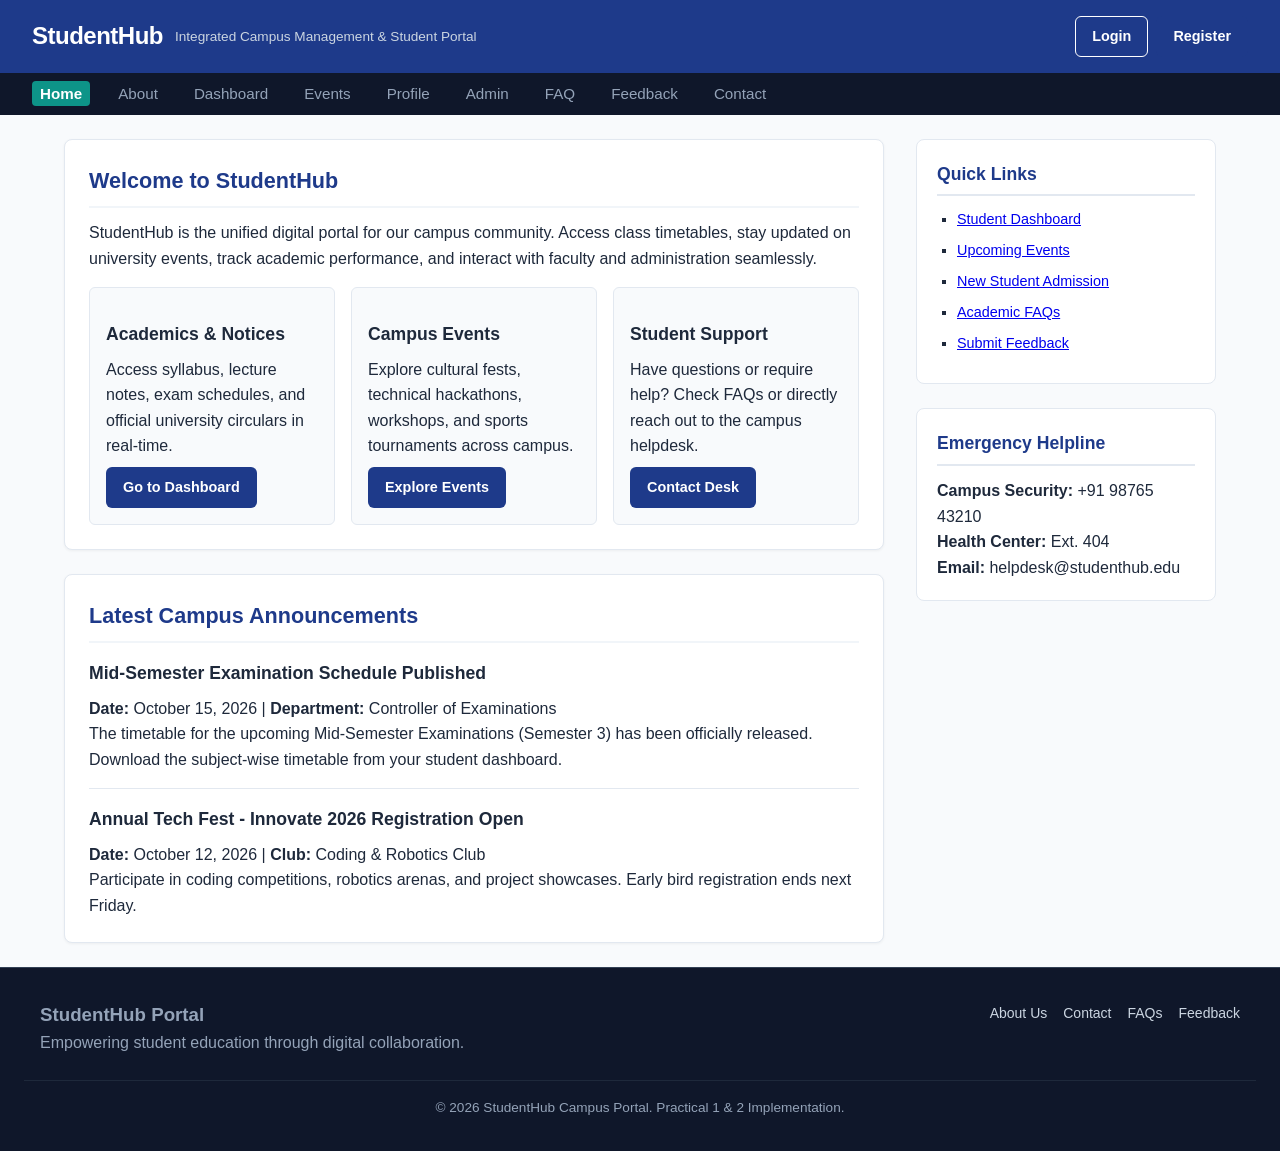
==== index.html @ 6bcbeffb "feat: practical 1 and practical 2 implementation for StudentHub" ====
<!DOCTYPE html>
<html lang="en">
<head>
  <meta charset="UTF-8">
  <meta name="viewport" content="width=device-width, initial-scale=1.0">
  <meta name="description" content="StudentHub - Unified Campus Portal for Academic Announcements, Student Activities, and Campus Resources.">
  <title>Home - StudentHub Campus Portal</title>
  <link rel="stylesheet" href="css/style.css">
</head>
<body>
  <!-- Accessible Skip Navigation Link -->
  <a href="#main-content" class="skip-link">Skip to main content</a>

  <!-- Header Landmark -->
  <header class="site-header">
    <div class="brand">
      <h1>StudentHub</h1>
      <p>Integrated Campus Management & Student Portal</p>
    </div>
    <div class="header-actions">
      <a href="login.html" class="btn btn-secondary">Login</a>
      <a href="register.html" class="btn btn-primary">Register</a>
    </div>
  </header>

  <!-- Primary Site Navigation -->
  <nav class="primary-nav" aria-label="Main Navigation">
    <ul>
      <li><a href="index.html" aria-current="page">Home</a></li>
      <li><a href="about.html">About</a></li>
      <li><a href="dashboard.html">Dashboard</a></li>
      <li><a href="events.html">Events</a></li>
      <li><a href="profile.html">Profile</a></li>
      <li><a href="admin.html">Admin</a></li>
      <li><a href="faq.html">FAQ</a></li>
      <li><a href="feedback.html">Feedback</a></li>
      <li><a href="contact.html">Contact</a></li>
    </ul>
  </nav>

  <!-- Layout Container -->
  <div class="page-container">
    <!-- Main Content Landmark -->
    <main id="main-content">
      <!-- Welcome Hero Section -->
      <section class="content-card" aria-labelledby="hero-heading">
        <h2 id="hero-heading">Welcome to StudentHub</h2>
        <p>StudentHub is the unified digital portal for our campus community. Access class timetables, stay updated on university events, track academic performance, and interact with faculty and administration seamlessly.</p>
        
        <div class="grid-cards">
          <article class="card">
            <h3>Academics & Notices</h3>
            <p>Access syllabus, lecture notes, exam schedules, and official university circulars in real-time.</p>
            <a href="dashboard.html" class="btn btn-primary" style="margin-top: 0.5rem;">Go to Dashboard</a>
          </article>
          <article class="card">
            <h3>Campus Events</h3>
            <p>Explore cultural fests, technical hackathons, workshops, and sports tournaments across campus.</p>
            <a href="events.html" class="btn btn-primary" style="margin-top: 0.5rem;">Explore Events</a>
          </article>
          <article class="card">
            <h3>Student Support</h3>
            <p>Have questions or require help? Check FAQs or directly reach out to the campus helpdesk.</p>
            <a href="contact.html" class="btn btn-primary" style="margin-top: 0.5rem;">Contact Desk</a>
          </article>
        </div>
      </section>

      <!-- Recent Announcements Section -->
      <section class="content-card" aria-labelledby="announcements-heading">
        <h2 id="announcements-heading">Latest Campus Announcements</h2>
        <article>
          <h3>Mid-Semester Examination Schedule Published</h3>
          <p><strong>Date:</strong> October 15, 2026 | <strong>Department:</strong> Controller of Examinations</p>
          <p>The timetable for the upcoming Mid-Semester Examinations (Semester 3) has been officially released. Download the subject-wise timetable from your student dashboard.</p>
        </article>
        <hr style="margin: 1rem 0; border: 0; border-top: 1px solid var(--border-color);">
        <article>
          <h3>Annual Tech Fest - Innovate 2026 Registration Open</h3>
          <p><strong>Date:</strong> October 12, 2026 | <strong>Club:</strong> Coding & Robotics Club</p>
          <p>Participate in coding competitions, robotics arenas, and project showcases. Early bird registration ends next Friday.</p>
        </article>
      </section>
    </main>

    <!-- Contextual Sidebar Landmark -->
    <aside class="sidebar" aria-label="Campus Quick Links and Alerts">
      <div class="widget">
        <h3>Quick Links</h3>
        <ul>
          <li><a href="dashboard.html">Student Dashboard</a></li>
          <li><a href="events.html">Upcoming Events</a></li>
          <li><a href="register.html">New Student Admission</a></li>
          <li><a href="faq.html">Academic FAQs</a></li>
          <li><a href="feedback.html">Submit Feedback</a></li>
        </ul>
      </div>

      <div class="widget">
        <h3>Emergency Helpline</h3>
        <p><strong>Campus Security:</strong> +91 98765 43210</p>
        <p><strong>Health Center:</strong> Ext. 404</p>
        <p><strong>Email:</strong> helpdesk@studenthub.edu</p>
      </div>
    </aside>
  </div>

  <!-- Footer Landmark -->
  <footer class="site-footer">
    <div class="footer-content">
      <div>
        <h3>StudentHub Portal</h3>
        <p>Empowering student education through digital collaboration.</p>
      </div>
      <nav class="footer-nav" aria-label="Footer Navigation">
        <ul>
          <li><a href="about.html">About Us</a></li>
          <li><a href="contact.html">Contact</a></li>
          <li><a href="faq.html">FAQs</a></li>
          <li><a href="feedback.html">Feedback</a></li>
        </ul>
      </nav>
    </div>
    <div class="copyright">
      <p>&copy; 2026 StudentHub Campus Portal. Practical 1 & 2 Implementation.</p>
    </div>
  </footer>
</body>
</html>
---- css/style.css ----
/* StudentHub - Clean, Accessible Base Stylesheet */
:root {
  --primary-color: #1e3a8a;
  --primary-hover: #1d4ed8;
  --secondary-color: #0d9488;
  --accent-color: #f59e0b;
  --bg-color: #f8fafc;
  --card-bg: #ffffff;
  --text-main: #1e293b;
  --text-muted: #64748b;
  --border-color: #e2e8f0;
  --focus-ring: #2563eb;
  --font-family: -apple-system, BlinkMacSystemFont, "Segoe UI", Roboto, Oxygen, Ubuntu, Cantarell, "Open Sans", sans-serif;
}

* {
  box-sizing: border-box;
  margin: 0;
  padding: 0;
}

body {
  font-family: var(--font-family);
  background-color: var(--bg-color);
  color: var(--text-main);
  line-height: 1.6;
  min-height: 100vh;
  display: flex;
  flex-direction: column;
}

/* Accessibility: Skip to main content link */
.skip-link {
  position: absolute;
  top: -40px;
  left: 0;
  background: var(--primary-color);
  color: #ffffff;
  padding: 8px 16px;
  z-index: 1000;
  text-decoration: none;
  font-weight: 600;
  border-radius: 0 0 4px 0;
  transition: top 0.2s ease;
}

.skip-link:focus {
  top: 0;
  outline: 3px solid var(--accent-color);
}

/* Header */
header.site-header {
  background: var(--primary-color);
  color: #ffffff;
  padding: 1rem 2rem;
  display: flex;
  justify-content: space-between;
  align-items: center;
  flex-wrap: wrap;
  gap: 1rem;
}

.site-header .brand {
  display: flex;
  align-items: center;
  gap: 0.75rem;
}

.site-header .brand h1 {
  font-size: 1.5rem;
  font-weight: 700;
  letter-spacing: -0.5px;
}

.site-header .brand p {
  font-size: 0.85rem;
  color: #cbd5e1;
}

.header-actions {
  display: flex;
  gap: 0.5rem;
}

.btn {
  display: inline-block;
  padding: 0.5rem 1rem;
  border-radius: 6px;
  text-decoration: none;
  font-size: 0.9rem;
  font-weight: 600;
  cursor: pointer;
  border: 1px solid transparent;
  transition: all 0.2s ease;
}

.btn-primary {
  background: var(--primary-color);
  color: #ffffff;
}

.btn-primary:hover {
  background: var(--primary-hover);
}

.btn-secondary {
  background: transparent;
  color: #ffffff;
  border-color: #ffffff;
}

.btn-secondary:hover {
  background: rgba(255, 255, 255, 0.15);
}

/* Primary Navigation */
nav.primary-nav {
  background: #0f172a;
  padding: 0.5rem 2rem;
}

nav.primary-nav ul {
  list-style: none;
  display: flex;
  flex-wrap: wrap;
  gap: 0.5rem 1.25rem;
}

nav.primary-nav a {
  color: #94a3b8;
  text-decoration: none;
  font-size: 0.95rem;
  font-weight: 500;
  padding: 0.25rem 0.5rem;
  border-radius: 4px;
  transition: color 0.2s, background-color 0.2s;
}

nav.primary-nav a:hover,
nav.primary-nav a:focus {
  color: #ffffff;
  background-color: rgba(255, 255, 255, 0.1);
  outline: none;
}

nav.primary-nav a[aria-current="page"] {
  color: #ffffff;
  font-weight: 700;
  background-color: var(--secondary-color);
}

/* Breadcrumb */
nav.breadcrumb {
  background: #e2e8f0;
  padding: 0.5rem 2rem;
  font-size: 0.875rem;
}

nav.breadcrumb ol {
  display: flex;
  list-style: none;
  gap: 0.5rem;
}

nav.breadcrumb li+li::before {
  content: "/";
  padding-right: 0.5rem;
  color: var(--text-muted);
}

nav.breadcrumb a {
  color: var(--primary-color);
  text-decoration: none;
}

nav.breadcrumb a:hover {
  text-decoration: underline;
}

/* Layout container */
.page-container {
  max-width: 1200px;
  margin: 1.5rem auto;
  padding: 0 1.5rem;
  display: grid;
  grid-template-columns: 1fr 300px;
  gap: 2rem;
  flex: 1;
  width: 100%;
}

.page-container.full-width {
  grid-template-columns: 1fr;
}

@media (max-width: 850px) {
  .page-container {
    grid-template-columns: 1fr;
  }
}

/* Main & Sections */
main {
  display: flex;
  flex-direction: column;
  gap: 1.5rem;
}

.content-card {
  background: var(--card-bg);
  padding: 1.5rem;
  border-radius: 8px;
  border: 1px solid var(--border-color);
  box-shadow: 0 1px 3px rgba(0,0,0,0.05);
}

.content-card h2 {
  font-size: 1.35rem;
  color: var(--primary-color);
  margin-bottom: 0.75rem;
  border-bottom: 2px solid #f1f5f9;
  padding-bottom: 0.5rem;
}

.content-card h3 {
  font-size: 1.1rem;
  color: var(--text-main);
  margin: 1rem 0 0.5rem 0;
}

.grid-cards {
  display: grid;
  grid-template-columns: repeat(auto-fit, minmax(240px, 1fr));
  gap: 1rem;
  margin-top: 1rem;
}

.card {
  border: 1px solid var(--border-color);
  border-radius: 6px;
  padding: 1rem;
  background: #f8fafc;
}

/* Aside Sidebar */
aside.sidebar {
  display: flex;
  flex-direction: column;
  gap: 1.5rem;
}

.sidebar .widget {
  background: var(--card-bg);
  padding: 1.25rem;
  border-radius: 8px;
  border: 1px solid var(--border-color);
}

.sidebar h3 {
  font-size: 1.1rem;
  color: var(--primary-color);
  margin-bottom: 0.75rem;
  border-bottom: 2px solid #e2e8f0;
  padding-bottom: 0.4rem;
}

.sidebar ul {
  list-style-type: square;
  padding-left: 1.25rem;
}

.sidebar li {
  margin-bottom: 0.5rem;
  font-size: 0.9rem;
}

/* Forms */
form.form-layout {
  display: flex;
  flex-direction: column;
  gap: 1.25rem;
}

.form-group {
  display: flex;
  flex-direction: column;
  gap: 0.35rem;
}

.form-group label {
  font-weight: 600;
  font-size: 0.9rem;
}

.form-group input,
.form-group select,
.form-group textarea {
  padding: 0.6rem 0.75rem;
  border: 1px solid var(--border-color);
  border-radius: 6px;
  font-size: 0.95rem;
  font-family: inherit;
}

.form-group input:focus,
.form-group select:focus,
.form-group textarea:focus {
  outline: 2px solid var(--focus-ring);
  border-color: var(--focus-ring);
}

.required-mark {
  color: #dc2626;
}

/* Tables */
table.data-table {
  width: 100%;
  border-collapse: collapse;
  margin-top: 1rem;
  font-size: 0.9rem;
}

table.data-table caption {
  text-align: left;
  font-weight: 600;
  margin-bottom: 0.5rem;
  color: var(--text-muted);
}

table.data-table th,
table.data-table td {
  padding: 0.75rem;
  border: 1px solid var(--border-color);
  text-align: left;
}

table.data-table th {
  background: #f1f5f9;
  font-weight: 600;
  color: var(--primary-color);
}

table.data-table tr:nth-child(even) {
  background-color: #f8fafc;
}

/* Footer */
footer.site-footer {
  background: #0f172a;
  color: #94a3b8;
  padding: 2rem 1.5rem;
  margin-top: auto;
  border-top: 1px solid #334155;
}

.footer-content {
  max-width: 1200px;
  margin: 0 auto;
  display: flex;
  justify-content: space-between;
  flex-wrap: wrap;
  gap: 1.5rem;
}

.footer-nav ul {
  list-style: none;
  display: flex;
  flex-wrap: wrap;
  gap: 1rem;
}

.footer-nav a {
  color: #cbd5e1;
  text-decoration: none;
  font-size: 0.875rem;
}

.footer-nav a:hover {
  text-decoration: underline;
}

.copyright {
  text-align: center;
  margin-top: 1.5rem;
  font-size: 0.85rem;
  border-top: 1px solid #1e293b;
  padding-top: 1rem;
}
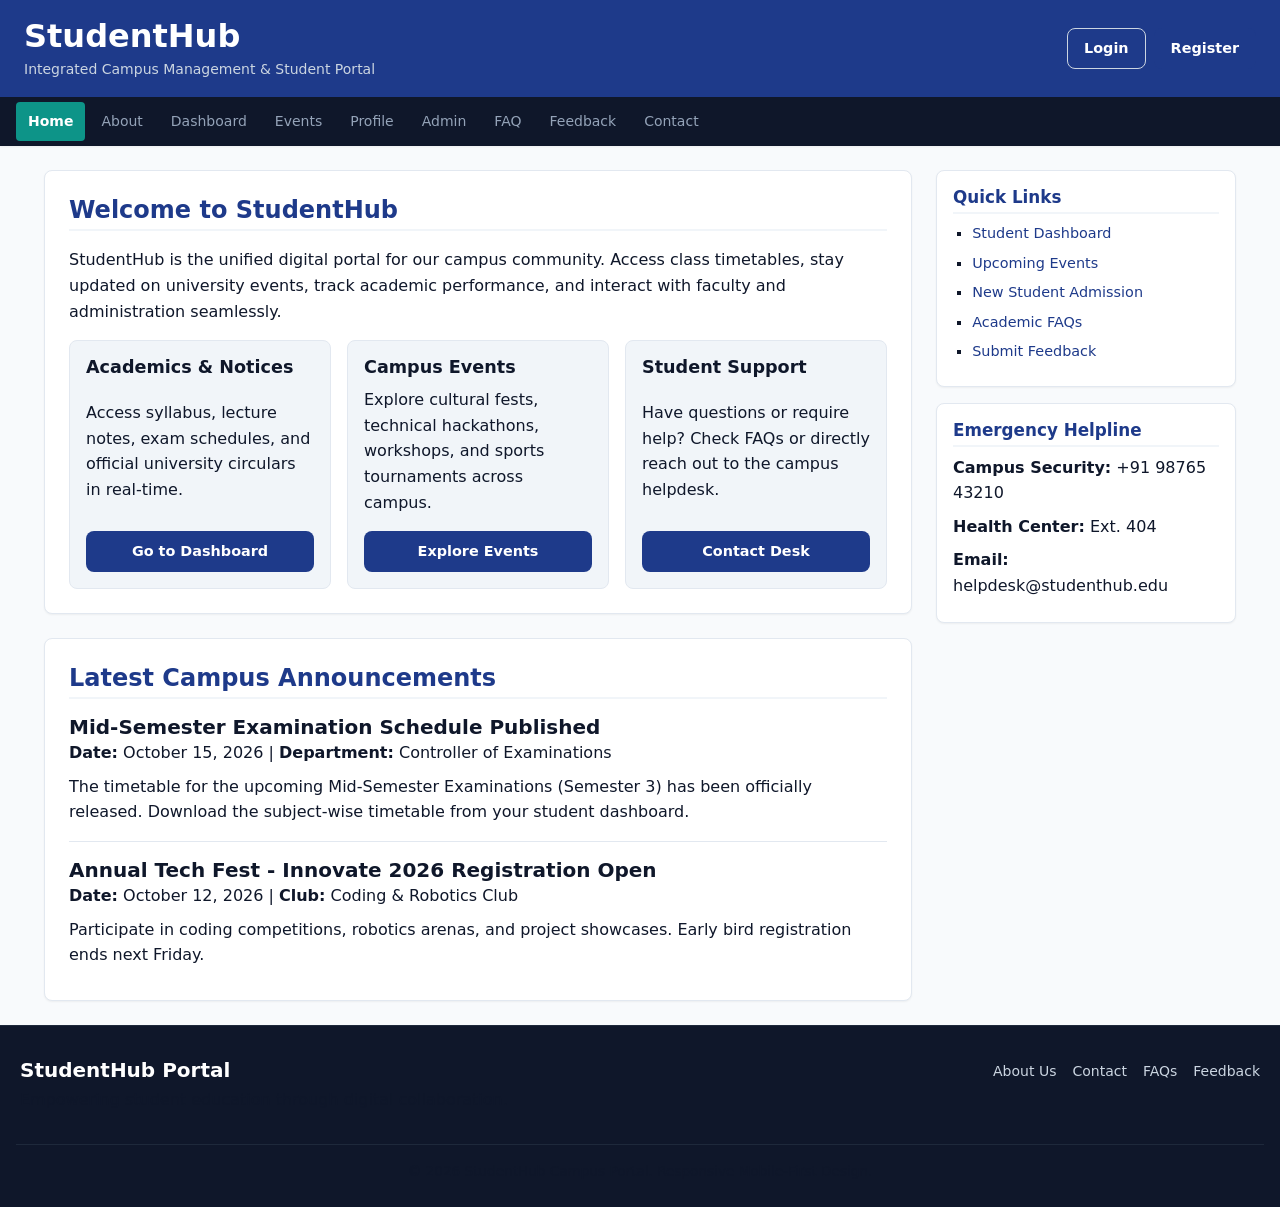
==== commit 136abefa: "feat(p3): responsive mobile-first UI with CSS Grid, Flexbox, and reusable JS components" ====
--- a/index.html
+++ b/index.html
@@ -51,17 +51,17 @@
           <article class="card">
             <h3>Academics & Notices</h3>
             <p>Access syllabus, lecture notes, exam schedules, and official university circulars in real-time.</p>
-            <a href="dashboard.html" class="btn btn-primary" style="margin-top: 0.5rem;">Go to Dashboard</a>
+            <a href="dashboard.html" class="btn btn-primary">Go to Dashboard</a>
           </article>
           <article class="card">
             <h3>Campus Events</h3>
             <p>Explore cultural fests, technical hackathons, workshops, and sports tournaments across campus.</p>
-            <a href="events.html" class="btn btn-primary" style="margin-top: 0.5rem;">Explore Events</a>
+            <a href="events.html" class="btn btn-primary">Explore Events</a>
           </article>
           <article class="card">
             <h3>Student Support</h3>
             <p>Have questions or require help? Check FAQs or directly reach out to the campus helpdesk.</p>
-            <a href="contact.html" class="btn btn-primary" style="margin-top: 0.5rem;">Contact Desk</a>
+            <a href="contact.html" class="btn btn-primary">Contact Desk</a>
           </article>
         </div>
       </section>
@@ -74,7 +74,7 @@
           <p><strong>Date:</strong> October 15, 2026 | <strong>Department:</strong> Controller of Examinations</p>
           <p>The timetable for the upcoming Mid-Semester Examinations (Semester 3) has been officially released. Download the subject-wise timetable from your student dashboard.</p>
         </article>
-        <hr style="margin: 1rem 0; border: 0; border-top: 1px solid var(--border-color);">
+        <hr style="margin: var(--spacing-md) 0; border: 0; border-top: 1px solid var(--border-color);">
         <article>
           <h3>Annual Tech Fest - Innovate 2026 Registration Open</h3>
           <p><strong>Date:</strong> October 12, 2026 | <strong>Club:</strong> Coding & Robotics Club</p>
@@ -108,7 +108,7 @@
   <!-- Footer Landmark -->
   <footer class="site-footer">
     <div class="footer-content">
-      <div>
+      <div class="footer-brand">
         <h3>StudentHub Portal</h3>
         <p>Empowering student education through digital collaboration.</p>
       </div>
@@ -122,8 +122,9 @@
       </nav>
     </div>
     <div class="copyright">
-      <p>&copy; 2026 StudentHub Campus Portal. Practical 1 & 2 Implementation.</p>
+      <p>&copy; 2026 StudentHub Campus Portal. Responsive Mobile-First Design.</p>
     </div>
   </footer>
+  <script src="js/main.js" defer></script>
 </body>
 </html>
--- a/css/style.css
+++ b/css/style.css
@@ -1,27 +1,73 @@
-/* StudentHub - Clean, Accessible Base Stylesheet */
+/* ==========================================================================
+   StudentHub - Mobile-First Responsive Stylesheet (Practical 3)
+   Built with CSS Grid, Flexbox, and Modern Design Tokens
+   ========================================================================== */
+
+/* --------------------------------------------------------------------------
+   1. Design System & CSS Custom Properties (Variables)
+   -------------------------------------------------------------------------- */
 :root {
-  --primary-color: #1e3a8a;
+  /* Color Palette */
+  --primary: #1e3a8a;
   --primary-hover: #1d4ed8;
-  --secondary-color: #0d9488;
-  --accent-color: #f59e0b;
-  --bg-color: #f8fafc;
-  --card-bg: #ffffff;
-  --text-main: #1e293b;
+  --primary-light: #eff6ff;
+  --secondary: #0d9488;
+  --secondary-hover: #0f766e;
+  --accent: #d97706;
+  --accent-light: #fef3c7;
+  --success: #16a34a;
+  --danger: #dc2626;
+
+  /* Neutral Tones */
+  --bg-body: #f8fafc;
+  --bg-surface: #ffffff;
+  --bg-subtle: #f1f5f9;
+  --text-main: #0f172a;
   --text-muted: #64748b;
   --border-color: #e2e8f0;
-  --focus-ring: #2563eb;
-  --font-family: -apple-system, BlinkMacSystemFont, "Segoe UI", Roboto, Oxygen, Ubuntu, Cantarell, "Open Sans", sans-serif;
-}
-
-* {
+  --border-hover: #cbd5e1;
+
+  /* Typography */
+  --font-base: system-ui, -apple-system, BlinkMacSystemFont, "Segoe UI", Roboto, Oxygen, Ubuntu, Cantarell, "Open Sans", sans-serif;
+  --font-mono: ui-monospace, SFMono-Regular, Menlo, Monaco, Consolas, monospace;
+
+  /* Spacing */
+  --spacing-xs: 0.25rem;
+  --spacing-sm: 0.5rem;
+  --spacing-md: 1rem;
+  --spacing-lg: 1.5rem;
+  --spacing-xl: 2rem;
+
+  /* Radii & Shadows */
+  --radius-sm: 4px;
+  --radius-md: 8px;
+  --radius-lg: 12px;
+  --shadow-sm: 0 1px 2px 0 rgba(0, 0, 0, 0.05);
+  --shadow-md: 0 4px 6px -1px rgba(0, 0, 0, 0.08), 0 2px 4px -2px rgba(0, 0, 0, 0.05);
+  --shadow-lg: 0 10px 15px -3px rgba(0, 0, 0, 0.08);
+
+  /* Transitions */
+  --transition-fast: 0.15s ease;
+  --transition-base: 0.2s ease-in-out;
+}
+
+/* --------------------------------------------------------------------------
+   2. Reset & Base Typography
+   -------------------------------------------------------------------------- */
+*, *::before, *::after {
   box-sizing: border-box;
   margin: 0;
   padding: 0;
 }
 
+html {
+  font-size: 100%;
+  scroll-behavior: smooth;
+}
+
 body {
-  font-family: var(--font-family);
-  background-color: var(--bg-color);
+  font-family: var(--font-base);
+  background-color: var(--bg-body);
   color: var(--text-main);
   line-height: 1.6;
   min-height: 100vh;
@@ -29,148 +75,248 @@
   flex-direction: column;
 }
 
-/* Accessibility: Skip to main content link */
+h1, h2, h3, h4, h5, h6 {
+  color: var(--text-main);
+  line-height: 1.25;
+  font-weight: 700;
+}
+
+h1 { font-size: clamp(1.4rem, 4vw, 2rem); }
+h2 { font-size: clamp(1.2rem, 3vw, 1.5rem); }
+h3 { font-size: clamp(1.05rem, 2.5vw, 1.25rem); }
+
+p {
+  margin-bottom: var(--spacing-sm);
+  color: var(--text-main);
+}
+
+a {
+  color: var(--primary);
+  text-decoration: none;
+  transition: color var(--transition-fast);
+}
+
+a:hover {
+  color: var(--primary-hover);
+  text-decoration: underline;
+}
+
+ul, ol {
+  padding-left: 1.25rem;
+}
+
+/* --------------------------------------------------------------------------
+   3. Accessibility & Focus States
+   -------------------------------------------------------------------------- */
 .skip-link {
   position: absolute;
-  top: -40px;
+  top: -60px;
   left: 0;
-  background: var(--primary-color);
-  color: #ffffff;
-  padding: 8px 16px;
-  z-index: 1000;
-  text-decoration: none;
+  background: var(--primary);
+  color: #ffffff;
+  padding: 0.5rem 1rem;
+  z-index: 9999;
   font-weight: 600;
-  border-radius: 0 0 4px 0;
-  transition: top 0.2s ease;
+  border-radius: 0 0 var(--radius-sm) 0;
+  transition: top var(--transition-fast);
 }
 
 .skip-link:focus {
   top: 0;
-  outline: 3px solid var(--accent-color);
-}
-
-/* Header */
+  outline: 3px solid var(--accent);
+}
+
+:focus-visible {
+  outline: 2px solid var(--primary-hover);
+  outline-offset: 2px;
+}
+
+/* --------------------------------------------------------------------------
+   4. Header Component (Flexbox)
+   -------------------------------------------------------------------------- */
 header.site-header {
-  background: var(--primary-color);
-  color: #ffffff;
-  padding: 1rem 2rem;
-  display: flex;
-  justify-content: space-between;
+  background-color: var(--primary);
+  color: #ffffff;
+  padding: var(--spacing-md) var(--spacing-lg);
+  display: flex;
+  flex-direction: column;
+  align-items: flex-start;
+  gap: var(--spacing-md);
+}
+
+.site-header .brand {
+  display: flex;
+  flex-direction: column;
+  gap: 0.15rem;
+}
+
+.site-header .brand h1 {
+  color: #ffffff;
+}
+
+.site-header .brand p {
+  color: #cbd5e1;
+  font-size: 0.875rem;
+  margin: 0;
+}
+
+.header-actions {
+  display: flex;
   align-items: center;
   flex-wrap: wrap;
-  gap: 1rem;
-}
-
-.site-header .brand {
-  display: flex;
+  gap: var(--spacing-sm);
+  width: 100%;
+}
+
+@media (min-width: 768px) {
+  header.site-header {
+    flex-direction: row;
+    justify-content: space-between;
+    align-items: center;
+  }
+  .header-actions {
+    width: auto;
+  }
+}
+
+/* --------------------------------------------------------------------------
+   5. Buttons (Flexbox Component)
+   -------------------------------------------------------------------------- */
+.btn {
+  display: inline-flex;
   align-items: center;
-  gap: 0.75rem;
-}
-
-.site-header .brand h1 {
-  font-size: 1.5rem;
-  font-weight: 700;
-  letter-spacing: -0.5px;
-}
-
-.site-header .brand p {
-  font-size: 0.85rem;
-  color: #cbd5e1;
-}
-
-.header-actions {
-  display: flex;
-  gap: 0.5rem;
-}
-
-.btn {
-  display: inline-block;
+  justify-content: center;
   padding: 0.5rem 1rem;
-  border-radius: 6px;
-  text-decoration: none;
+  border-radius: var(--radius-md);
   font-size: 0.9rem;
   font-weight: 600;
   cursor: pointer;
   border: 1px solid transparent;
-  transition: all 0.2s ease;
+  text-decoration: none;
+  transition: all var(--transition-base);
+  text-align: center;
 }
 
 .btn-primary {
-  background: var(--primary-color);
+  background-color: var(--primary);
   color: #ffffff;
 }
 
 .btn-primary:hover {
-  background: var(--primary-hover);
+  background-color: var(--primary-hover);
+  color: #ffffff;
+  text-decoration: none;
 }
 
 .btn-secondary {
-  background: transparent;
-  color: #ffffff;
-  border-color: #ffffff;
+  background-color: transparent;
+  color: #ffffff;
+  border-color: #cbd5e1;
 }
 
 .btn-secondary:hover {
-  background: rgba(255, 255, 255, 0.15);
-}
-
-/* Primary Navigation */
+  background-color: rgba(255, 255, 255, 0.15);
+  color: #ffffff;
+  text-decoration: none;
+}
+
+.btn-accent {
+  background-color: var(--secondary);
+  color: #ffffff;
+}
+
+.btn-accent:hover {
+  background-color: var(--secondary-hover);
+  color: #ffffff;
+  text-decoration: none;
+}
+
+.btn-full {
+  width: 100%;
+}
+
+/* --------------------------------------------------------------------------
+   6. Navigation Landmark (Flexbox & Horizontal Scrolling on Mobile)
+   -------------------------------------------------------------------------- */
 nav.primary-nav {
-  background: #0f172a;
-  padding: 0.5rem 2rem;
+  background-color: #0f172a;
+  padding: 0.35rem var(--spacing-md);
+  position: sticky;
+  top: 0;
+  z-index: 100;
+  box-shadow: var(--shadow-sm);
 }
 
 nav.primary-nav ul {
   list-style: none;
-  display: flex;
-  flex-wrap: wrap;
-  gap: 0.5rem 1.25rem;
+  padding: 0;
+  margin: 0;
+  display: flex;
+  gap: 0.25rem;
+  overflow-x: auto;
+  -webkit-overflow-scrolling: touch;
+  scrollbar-width: thin;
+}
+
+nav.primary-nav ul::-webkit-scrollbar {
+  height: 3px;
+}
+
+nav.primary-nav ul::-webkit-scrollbar-thumb {
+  background: #334155;
+}
+
+nav.primary-nav li {
+  white-space: nowrap;
 }
 
 nav.primary-nav a {
+  display: block;
   color: #94a3b8;
-  text-decoration: none;
-  font-size: 0.95rem;
+  font-size: 0.875rem;
   font-weight: 500;
-  padding: 0.25rem 0.5rem;
-  border-radius: 4px;
-  transition: color 0.2s, background-color 0.2s;
+  padding: 0.5rem 0.75rem;
+  border-radius: var(--radius-sm);
+  transition: color var(--transition-fast), background-color var(--transition-fast);
 }
 
 nav.primary-nav a:hover,
 nav.primary-nav a:focus {
   color: #ffffff;
   background-color: rgba(255, 255, 255, 0.1);
-  outline: none;
+  text-decoration: none;
 }
 
 nav.primary-nav a[aria-current="page"] {
   color: #ffffff;
+  background-color: var(--secondary);
   font-weight: 700;
-  background-color: var(--secondary-color);
-}
-
-/* Breadcrumb */
+}
+
+/* Breadcrumb Navigation (Flexbox) */
 nav.breadcrumb {
-  background: #e2e8f0;
-  padding: 0.5rem 2rem;
-  font-size: 0.875rem;
+  background-color: #e2e8f0;
+  padding: 0.5rem var(--spacing-lg);
+  font-size: 0.85rem;
 }
 
 nav.breadcrumb ol {
   display: flex;
+  flex-wrap: wrap;
   list-style: none;
-  gap: 0.5rem;
+  padding: 0;
+  margin: 0;
+  gap: 0.35rem;
 }
 
 nav.breadcrumb li+li::before {
   content: "/";
-  padding-right: 0.5rem;
+  padding-right: 0.35rem;
   color: var(--text-muted);
 }
 
 nav.breadcrumb a {
-  color: var(--primary-color);
+  color: var(--primary);
   text-decoration: none;
 }
 
@@ -178,108 +324,159 @@
   text-decoration: underline;
 }
 
-/* Layout container */
+/* --------------------------------------------------------------------------
+   7. Page Layout Container (Mobile-First CSS Grid)
+   -------------------------------------------------------------------------- */
 .page-container {
-  max-width: 1200px;
-  margin: 1.5rem auto;
-  padding: 0 1.5rem;
+  width: 100%;
+  max-width: 1240px;
+  margin: var(--spacing-md) auto;
+  padding: 0 var(--spacing-md);
   display: grid;
-  grid-template-columns: 1fr 300px;
-  gap: 2rem;
+  grid-template-columns: 1fr;
+  gap: var(--spacing-lg);
   flex: 1;
-  width: 100%;
-}
-
+}
+
+/* Tablet & Desktop breakpoint */
+@media (min-width: 900px) {
+  .page-container {
+    grid-template-columns: minmax(0, 1fr) 300px;
+    padding: 0 var(--spacing-lg);
+    margin: var(--spacing-lg) auto;
+  }
+}
+
+/* Full Width Modifier */
 .page-container.full-width {
   grid-template-columns: 1fr;
 }
 
-@media (max-width: 850px) {
-  .page-container {
-    grid-template-columns: 1fr;
-  }
-}
-
-/* Main & Sections */
+/* --------------------------------------------------------------------------
+   8. Main Content & Cards (CSS Grid + Flexbox)
+   -------------------------------------------------------------------------- */
 main {
   display: flex;
   flex-direction: column;
-  gap: 1.5rem;
+  gap: var(--spacing-lg);
+  min-width: 0;
 }
 
 .content-card {
-  background: var(--card-bg);
-  padding: 1.5rem;
-  border-radius: 8px;
+  background-color: var(--bg-surface);
   border: 1px solid var(--border-color);
-  box-shadow: 0 1px 3px rgba(0,0,0,0.05);
+  border-radius: var(--radius-md);
+  padding: var(--spacing-lg);
+  box-shadow: var(--shadow-sm);
+  transition: box-shadow var(--transition-base);
+}
+
+.content-card:hover {
+  box-shadow: var(--shadow-md);
 }
 
 .content-card h2 {
-  font-size: 1.35rem;
-  color: var(--primary-color);
-  margin-bottom: 0.75rem;
-  border-bottom: 2px solid #f1f5f9;
-  padding-bottom: 0.5rem;
-}
-
-.content-card h3 {
-  font-size: 1.1rem;
-  color: var(--text-main);
-  margin: 1rem 0 0.5rem 0;
-}
-
+  color: var(--primary);
+  margin-bottom: var(--spacing-md);
+  padding-bottom: var(--spacing-xs);
+  border-bottom: 2px solid var(--bg-subtle);
+}
+
+/* Responsive Grid Cards (CSS Grid with Auto-fit) */
 .grid-cards {
   display: grid;
-  grid-template-columns: repeat(auto-fit, minmax(240px, 1fr));
-  gap: 1rem;
-  margin-top: 1rem;
+  grid-template-columns: 1fr;
+  gap: var(--spacing-md);
+  margin-top: var(--spacing-md);
+}
+
+@media (min-width: 550px) {
+  .grid-cards {
+    grid-template-columns: repeat(2, 1fr);
+  }
+}
+
+@media (min-width: 1024px) {
+  .grid-cards {
+    grid-template-columns: repeat(auto-fit, minmax(240px, 1fr));
+  }
 }
 
 .card {
+  background-color: var(--bg-subtle);
   border: 1px solid var(--border-color);
-  border-radius: 6px;
-  padding: 1rem;
-  background: #f8fafc;
-}
-
-/* Aside Sidebar */
+  border-radius: var(--radius-md);
+  padding: var(--spacing-md);
+  display: flex;
+  flex-direction: column;
+  justify-content: space-between;
+  gap: 0.5rem;
+  transition: transform var(--transition-fast), border-color var(--transition-fast);
+}
+
+.card:hover {
+  transform: translateY(-2px);
+  border-color: var(--border-hover);
+}
+
+.card h3 {
+  color: var(--text-main);
+  font-size: 1.1rem;
+}
+
+.stat-value {
+  font-size: 1.75rem;
+  font-weight: 800;
+  line-height: 1.1;
+}
+
+.stat-primary { color: var(--primary); }
+.stat-secondary { color: var(--secondary); }
+.stat-accent { color: var(--accent); }
+
+/* --------------------------------------------------------------------------
+   9. Sidebar Landmark (Flexbox)
+   -------------------------------------------------------------------------- */
 aside.sidebar {
   display: flex;
   flex-direction: column;
-  gap: 1.5rem;
+  gap: var(--spacing-md);
 }
 
 .sidebar .widget {
-  background: var(--card-bg);
-  padding: 1.25rem;
-  border-radius: 8px;
+  background-color: var(--bg-surface);
   border: 1px solid var(--border-color);
+  border-radius: var(--radius-md);
+  padding: var(--spacing-md);
+  box-shadow: var(--shadow-sm);
 }
 
 .sidebar h3 {
-  font-size: 1.1rem;
-  color: var(--primary-color);
-  margin-bottom: 0.75rem;
-  border-bottom: 2px solid #e2e8f0;
-  padding-bottom: 0.4rem;
+  font-size: 1.05rem;
+  color: var(--primary);
+  margin-bottom: var(--spacing-sm);
+  padding-bottom: 0.25rem;
+  border-bottom: 2px solid var(--bg-subtle);
 }
 
 .sidebar ul {
-  list-style-type: square;
-  padding-left: 1.25rem;
+  list-style: square;
+  padding-left: 1.2rem;
 }
 
 .sidebar li {
-  margin-bottom: 0.5rem;
+  margin-bottom: 0.4rem;
   font-size: 0.9rem;
 }
 
-/* Forms */
+/* --------------------------------------------------------------------------
+   10. Form Controls & Responsive Fields
+   -------------------------------------------------------------------------- */
 form.form-layout {
   display: flex;
   flex-direction: column;
-  gap: 1.25rem;
+  gap: var(--spacing-md);
+  margin-top: var(--spacing-md);
 }
 
 .form-group {
@@ -291,100 +488,162 @@
 .form-group label {
   font-weight: 600;
   font-size: 0.9rem;
+  color: var(--text-main);
 }
 
 .form-group input,
 .form-group select,
 .form-group textarea {
-  padding: 0.6rem 0.75rem;
+  width: 100%;
+  padding: 0.65rem 0.85rem;
   border: 1px solid var(--border-color);
-  border-radius: 6px;
+  border-radius: var(--radius-md);
   font-size: 0.95rem;
   font-family: inherit;
+  background-color: var(--bg-surface);
+  color: var(--text-main);
+  transition: border-color var(--transition-fast), box-shadow var(--transition-fast);
 }
 
 .form-group input:focus,
 .form-group select:focus,
 .form-group textarea:focus {
-  outline: 2px solid var(--focus-ring);
-  border-color: var(--focus-ring);
+  outline: none;
+  border-color: var(--primary-hover);
+  box-shadow: 0 0 0 3px rgba(37, 99, 235, 0.15);
+}
+
+.form-row {
+  display: grid;
+  grid-template-columns: 1fr;
+  gap: var(--spacing-md);
+}
+
+@media (min-width: 600px) {
+  .form-row {
+    grid-template-columns: repeat(2, 1fr);
+  }
+}
+
+.checkbox-group {
+  display: flex;
+  align-items: center;
+  gap: 0.5rem;
+}
+
+.checkbox-group input[type="checkbox"] {
+  width: 1.1rem;
+  height: 1.1rem;
+  cursor: pointer;
 }
 
 .required-mark {
-  color: #dc2626;
-}
-
-/* Tables */
+  color: var(--danger);
+}
+
+/* --------------------------------------------------------------------------
+   11. Responsive Accessible Data Tables
+   -------------------------------------------------------------------------- */
+.table-responsive {
+  width: 100%;
+  overflow-x: auto;
+  -webkit-overflow-scrolling: touch;
+  margin-top: var(--spacing-md);
+  border: 1px solid var(--border-color);
+  border-radius: var(--radius-md);
+}
+
 table.data-table {
   width: 100%;
   border-collapse: collapse;
-  margin-top: 1rem;
   font-size: 0.9rem;
+  text-align: left;
 }
 
 table.data-table caption {
+  padding: var(--spacing-sm) var(--spacing-md);
+  font-weight: 600;
+  color: var(--text-muted);
   text-align: left;
-  font-weight: 600;
-  margin-bottom: 0.5rem;
-  color: var(--text-muted);
+  background-color: var(--bg-subtle);
+  border-bottom: 1px solid var(--border-color);
 }
 
 table.data-table th,
 table.data-table td {
-  padding: 0.75rem;
-  border: 1px solid var(--border-color);
-  text-align: left;
+  padding: 0.75rem 1rem;
+  border-bottom: 1px solid var(--border-color);
 }
 
 table.data-table th {
-  background: #f1f5f9;
+  background-color: var(--bg-subtle);
   font-weight: 600;
-  color: var(--primary-color);
-}
-
-table.data-table tr:nth-child(even) {
-  background-color: #f8fafc;
-}
-
-/* Footer */
+  color: var(--primary);
+  white-space: nowrap;
+}
+
+table.data-table tbody tr:hover {
+  background-color: var(--primary-light);
+}
+
+table.data-table tr:last-child td {
+  border-bottom: none;
+}
+
+/* --------------------------------------------------------------------------
+   12. Footer Component (Flexbox)
+   -------------------------------------------------------------------------- */
 footer.site-footer {
-  background: #0f172a;
+  background-color: #0f172a;
   color: #94a3b8;
-  padding: 2rem 1.5rem;
+  padding: var(--spacing-xl) var(--spacing-md) var(--spacing-md);
   margin-top: auto;
-  border-top: 1px solid #334155;
+  border-top: 1px solid #1e293b;
 }
 
 .footer-content {
-  max-width: 1200px;
+  max-width: 1240px;
   margin: 0 auto;
   display: flex;
-  justify-content: space-between;
-  flex-wrap: wrap;
-  gap: 1.5rem;
+  flex-direction: column;
+  gap: var(--spacing-lg);
+}
+
+@media (min-width: 768px) {
+  .footer-content {
+    flex-direction: row;
+    justify-content: space-between;
+    align-items: flex-start;
+  }
+}
+
+.footer-brand h3 {
+  color: #ffffff;
+  margin-bottom: 0.25rem;
 }
 
 .footer-nav ul {
   list-style: none;
+  padding: 0;
   display: flex;
   flex-wrap: wrap;
-  gap: 1rem;
+  gap: var(--spacing-md);
 }
 
 .footer-nav a {
   color: #cbd5e1;
-  text-decoration: none;
   font-size: 0.875rem;
 }
 
 .footer-nav a:hover {
-  text-decoration: underline;
+  color: #ffffff;
 }
 
 .copyright {
   text-align: center;
-  margin-top: 1.5rem;
+  margin-top: var(--spacing-lg);
+  padding-top: var(--spacing-md);
   font-size: 0.85rem;
   border-top: 1px solid #1e293b;
-  padding-top: 1rem;
-}
+  color: #64748b;
+}
